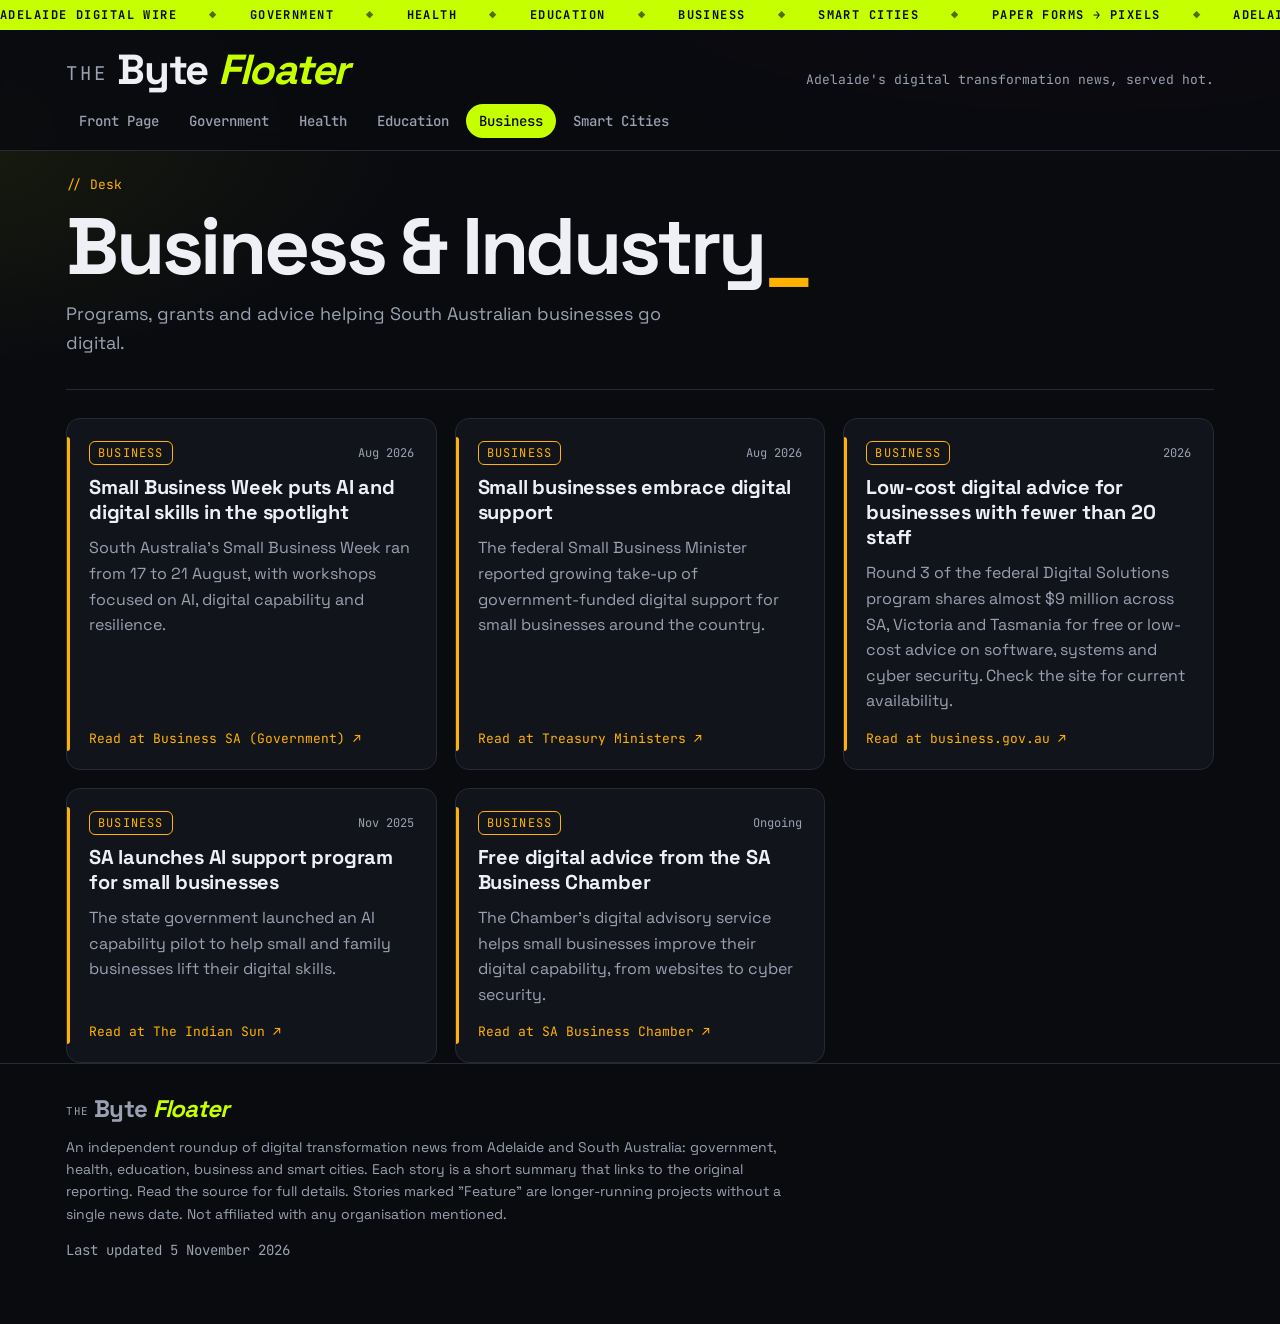
==== business.html @ 6ac99aea "Rebrand as The Byte Floater with digital transformation focus Replaces the general tech sections wit" ====
<!doctype html>
<html lang="en-AU">
<head>
  <meta charset="utf-8">
  <meta name="viewport" content="width=device-width, initial-scale=1">
  <title>Business &amp; Industry | The Byte Floater</title>
  <meta name="description" content="Business &amp; Industry news from Adelaide and South Australia. Programs, grants and advice helping South Australian businesses go digital.">
  <link rel="icon" href="data:image/svg+xml,<svg xmlns='http://www.w3.org/2000/svg' viewBox='0 0 32 32'><rect width='32' height='32' rx='6' fill='%230a0b0f'/><text x='16' y='23' font-family='monospace' font-size='18' font-weight='700' text-anchor='middle' fill='%23c6ff00'>BF</text></svg>">
  <link rel="preconnect" href="https://fonts.googleapis.com">
  <link rel="preconnect" href="https://fonts.gstatic.com" crossorigin>
  <link href="https://fonts.googleapis.com/css2?family=Space+Grotesk:wght@400;500;700&family=JetBrains+Mono:wght@400;700&display=swap" rel="stylesheet">
  <link rel="stylesheet" href="styles.css">
</head>
<body>
  <div class="ticker" aria-hidden="true"><div class="ticker__track">
    <span>ADELAIDE DIGITAL WIRE</span><span>GOVERNMENT</span><span>HEALTH</span><span>EDUCATION</span><span>BUSINESS</span><span>SMART CITIES</span><span>PAPER FORMS &#8594; PIXELS</span>
    <span>ADELAIDE DIGITAL WIRE</span><span>GOVERNMENT</span><span>HEALTH</span><span>EDUCATION</span><span>BUSINESS</span><span>SMART CITIES</span><span>PAPER FORMS &#8594; PIXELS</span>
  </div></div>
  <header class="masthead">
    <div class="wrap masthead__inner">
      <a class="logo" href="index.html"><span class="logo__the">The</span> Byte <span class="logo__hi">Floater</span></a>
      <p class="motto">Adelaide's digital transformation news, served hot.</p>
    </div>
    <nav class="wrap nav" aria-label="Sections">
        <a href="index.html">Front Page</a>
        <a href="government.html">Government</a>
        <a href="health.html">Health</a>
        <a href="education.html">Education</a>
        <a href="business.html" aria-current="page">Business</a>
        <a href="cities.html">Smart Cities</a>
    </nav>
  </header>
  <main class="wrap">
    <section class="cat-head" style="--accent:#ffb300">
      <p class="kicker mono">// Desk</p>
      <h1>Business &amp; Industry</h1>
      <p>Programs, grants and advice helping South Australian businesses go digital.</p>
    </section>
    <div class="grid">
      <article class="card" style="--accent:#ffb300">
        <div class="card__meta"><a class="tag" href="business.html">Business</a><span>Aug 2026</span></div>
        <h3><a href="https://business.sa.gov.au/news/small-business-week-returns-this-august" target="_blank" rel="noopener">Small Business Week puts AI and digital skills in the spotlight</a></h3>
        <p>South Australia&#x27;s Small Business Week ran from 17 to 21 August, with workshops focused on AI, digital capability and resilience.</p>
        <a class="src" href="https://business.sa.gov.au/news/small-business-week-returns-this-august" target="_blank" rel="noopener">Read at Business SA (Government) &#8599;</a>
      </article><article class="card" style="--accent:#ffb300">
        <div class="card__meta"><a class="tag" href="business.html">Business</a><span>Aug 2026</span></div>
        <h3><a href="https://ministers.treasury.gov.au/ministers/anne-aly-2025/media-releases/small-businesses-embrace-digital-support" target="_blank" rel="noopener">Small businesses embrace digital support</a></h3>
        <p>The federal Small Business Minister reported growing take-up of government-funded digital support for small businesses around the country.</p>
        <a class="src" href="https://ministers.treasury.gov.au/ministers/anne-aly-2025/media-releases/small-businesses-embrace-digital-support" target="_blank" rel="noopener">Read at Treasury Ministers &#8599;</a>
      </article><article class="card" style="--accent:#ffb300">
        <div class="card__meta"><a class="tag" href="business.html">Business</a><span>2026</span></div>
        <h3><a href="https://business.gov.au/grants-and-programs/australian-small-business-advisory-services-digital-solutions-round-3" target="_blank" rel="noopener">Low-cost digital advice for businesses with fewer than 20 staff</a></h3>
        <p>Round 3 of the federal Digital Solutions program shares almost $9 million across SA, Victoria and Tasmania for free or low-cost advice on software, systems and cyber security. Check the site for current availability.</p>
        <a class="src" href="https://business.gov.au/grants-and-programs/australian-small-business-advisory-services-digital-solutions-round-3" target="_blank" rel="noopener">Read at business.gov.au &#8599;</a>
      </article><article class="card" style="--accent:#ffb300">
        <div class="card__meta"><a class="tag" href="business.html">Business</a><span>Nov 2025</span></div>
        <h3><a href="https://www.theindiansun.com.au/2025/11/26/south-australia-launches-ai-support-program-to-help-small-businesses-lift-digital-capability/" target="_blank" rel="noopener">SA launches AI support program for small businesses</a></h3>
        <p>The state government launched an AI capability pilot to help small and family businesses lift their digital skills.</p>
        <a class="src" href="https://www.theindiansun.com.au/2025/11/26/south-australia-launches-ai-support-program-to-help-small-businesses-lift-digital-capability/" target="_blank" rel="noopener">Read at The Indian Sun &#8599;</a>
      </article><article class="card" style="--accent:#ffb300">
        <div class="card__meta"><a class="tag" href="business.html">Business</a><span>Ongoing</span></div>
        <h3><a href="https://sabusinesschamber.com.au/news/take-the-digital-leap" target="_blank" rel="noopener">Free digital advice from the SA Business Chamber</a></h3>
        <p>The Chamber&#x27;s digital advisory service helps small businesses improve their digital capability, from websites to cyber security.</p>
        <a class="src" href="https://sabusinesschamber.com.au/news/take-the-digital-leap" target="_blank" rel="noopener">Read at SA Business Chamber &#8599;</a>
      </article>
    </div>
  </main>
  <footer class="footer">
    <div class="wrap">
      <p class="logo logo--sm"><span class="logo__the">The</span> Byte <span class="logo__hi">Floater</span></p>
      <p>An independent roundup of digital transformation news from Adelaide and South Australia: government, health, education, business and smart cities. Each story is a short summary that links to the original reporting. Read the source for full details. Stories marked "Feature" are longer-running projects without a single news date. Not affiliated with any organisation mentioned.</p>
      <p class="mono">Last updated 5 November 2026</p>
    </div>
  </footer>
</body>
</html>
---- styles.css ----
/* The Byte Floater — shared styles */
:root {
  --bg: #0a0b0f;
  --panel: #12141b;
  --panel-2: #191c25;
  --line: #262a36;
  --text: #eef0f5;
  --muted: #9aa1b2;
  --lime: #c6ff00;
  --magenta: #ff3df2;
  --accent: var(--lime);
  --radius: 14px;
  --sans: "Space Grotesk", system-ui, -apple-system, Segoe UI, sans-serif;
  --mono: "JetBrains Mono", ui-monospace, Menlo, monospace;
}

* { box-sizing: border-box; }
html { -webkit-text-size-adjust: 100%; }
body {
  margin: 0;
  background: var(--bg);
  background-image:
    radial-gradient(1200px 500px at 85% -10%, rgba(255, 61, 242, .12), transparent 60%),
    radial-gradient(900px 400px at -10% 10%, rgba(198, 255, 0, .08), transparent 60%);
  color: var(--text);
  font: 16px/1.6 var(--sans);
  overflow-x: hidden;
}
a { color: inherit; }
.mono { font-family: var(--mono); }
.wrap { max-width: 1180px; margin: 0 auto; padding: 0 16px; }

/* Ticker */
.ticker {
  background: var(--lime);
  color: #0a0b0f;
  font: 700 12px/1 var(--mono);
  letter-spacing: .12em;
  overflow: hidden;
  white-space: nowrap;
}
.ticker__track { display: inline-flex; gap: 32px; padding: 9px 0; animation: scroll 30s linear infinite; }
.ticker__track span::after { content: "\25C6"; margin-left: 32px; opacity: .6; }
@keyframes scroll { to { transform: translateX(-50%); } }
@media (prefers-reduced-motion: reduce) { .ticker__track { animation: none; } }

/* Masthead */
.masthead { border-bottom: 1px solid var(--line); position: sticky; top: 0; z-index: 10; background: rgba(10, 11, 15, .88); backdrop-filter: blur(10px); }
.masthead__inner { display: flex; align-items: baseline; justify-content: space-between; gap: 16px; flex-wrap: wrap; padding-top: 18px; padding-bottom: 6px; }
.logo { font-weight: 700; font-size: clamp(26px, 5vw, 42px); letter-spacing: -.03em; text-decoration: none; line-height: 1.05; margin: 0; }
.logo--sm { font-size: 24px; }
.logo__the { font: 400 .45em var(--mono); color: var(--muted); vertical-align: middle; text-transform: uppercase; letter-spacing: .15em; }
.logo__hi { color: var(--lime); font-style: italic; }
.motto { margin: 0; color: var(--muted); font: 13px var(--mono); }
.nav { display: flex; gap: 4px; overflow-x: auto; padding-bottom: 12px; padding-top: 6px; scrollbar-width: none; }
.nav::-webkit-scrollbar { display: none; }
.nav a {
  flex: none; text-decoration: none; font: 500 14px var(--mono);
  padding: 7px 12px; border-radius: 999px; color: var(--muted); border: 1px solid transparent;
}
.nav a:hover { color: var(--text); border-color: var(--line); }
.nav a[aria-current="page"] { color: #0a0b0f; background: var(--lime); }

main { padding-top: 32px; padding-bottom: 56px; }
.kicker { color: var(--accent); font-size: 13px; margin: 0 0 10px; }

/* Hero */
.hero { display: grid; grid-template-columns: 2fr 1fr; gap: 20px; align-items: stretch; }
.hero > .kicker { grid-column: 1 / -1; margin-bottom: -8px; }
.hero__side { background: var(--panel); border: 1px solid var(--line); border-radius: var(--radius); padding: 24px; --accent: var(--magenta); }
.hero__side p { color: var(--muted); margin: 0; }
.hero__side a { color: var(--magenta); }
.big-stat { font-size: clamp(64px, 9vw, 96px); font-weight: 700; line-height: 1; color: var(--magenta) !important; margin: 4px 0 12px !important; letter-spacing: -.05em; }

/* Section titles */
.section-title { font: 700 13px var(--mono); text-transform: uppercase; letter-spacing: .2em; color: var(--muted); display: flex; align-items: center; gap: 14px; margin: 48px 0 18px; }
.section-title::after { content: ""; flex: 1; height: 1px; background: var(--line); }
.section-title span::before { content: "\25A0  "; color: var(--lime); }

/* Cards */
.grid { display: grid; grid-template-columns: repeat(auto-fill, minmax(300px, 1fr)); gap: 18px; }
.card {
  position: relative; background: var(--panel); border: 1px solid var(--line); border-radius: var(--radius);
  padding: 22px; display: flex; flex-direction: column; gap: 10px;
  transition: transform .2s, border-color .2s;
}
.card::before { content: ""; position: absolute; left: 0; top: 18px; bottom: 18px; width: 3px; border-radius: 0 3px 3px 0; background: var(--accent); }
.card:hover { transform: translateY(-3px); border-color: var(--accent); }
.card h3 { margin: 0; font-size: 20px; line-height: 1.25; letter-spacing: -.01em; }
.card h3 a { text-decoration: none; }
.card h3 a:hover { text-decoration: underline; text-decoration-color: var(--accent); text-underline-offset: 4px; }
.card p { margin: 0; color: var(--muted); }
.card__meta { display: flex; justify-content: space-between; align-items: center; font: 12px var(--mono); color: var(--muted); }
.tag { color: var(--accent); text-decoration: none; text-transform: uppercase; letter-spacing: .1em; border: 1px solid var(--accent); padding: 3px 8px; border-radius: 6px; }
.src { margin-top: auto; font: 13px var(--mono); color: var(--accent); text-decoration: none; padding-top: 6px; }
.src:hover { text-decoration: underline; }
.card--big { padding: 32px; background: linear-gradient(135deg, var(--panel-2), var(--panel)); }
.card--big h3 { font-size: clamp(26px, 4vw, 40px); letter-spacing: -.02em; }
.card--big p { font-size: 18px; }

/* Desks */
.desks { display: grid; grid-template-columns: repeat(auto-fill, minmax(320px, 1fr)); gap: 18px; }
.desk { border-top: 3px solid var(--accent); background: var(--panel); border-radius: 0 0 var(--radius) var(--radius); padding: 20px 22px; }
.desk h3 { margin: 0 0 4px; font-size: 22px; }
.desk h3 a { text-decoration: none; }
.desk h3 a:hover, .desk h3 a span { color: var(--accent); }
.desk > p { margin: 0 0 12px; color: var(--muted); font-size: 14px; }
.desk ul { list-style: none; margin: 0; padding: 0; }
.desk li { display: flex; justify-content: space-between; gap: 12px; padding: 10px 0; border-top: 1px solid var(--line); }
.desk li a { text-decoration: none; font-weight: 500; }
.desk li a:hover { color: var(--accent); }
.desk li span { flex: none; font: 12px var(--mono); color: var(--muted); padding-top: 3px; }

/* Category header */
.cat-head { padding: 24px 0 32px; border-bottom: 1px solid var(--line); margin-bottom: 28px; }
.cat-head h1 { margin: 0; font-size: clamp(40px, 8vw, 80px); line-height: 1; letter-spacing: -.04em; }
.cat-head h1::after { content: "_"; color: var(--accent); animation: blink 1.1s steps(1) infinite; }
.cat-head > p:last-child { color: var(--muted); font-size: 18px; max-width: 640px; margin: 14px 0 0; }
@keyframes blink { 50% { opacity: 0; } }
@media (prefers-reduced-motion: reduce) { .cat-head h1::after { animation: none; } }

/* Footer */
.footer { border-top: 1px solid var(--line); padding: 32px 0 48px; color: var(--muted); font-size: 14px; }
.footer p { max-width: 720px; }

@media (max-width: 760px) {
  .hero { grid-template-columns: 1fr; }
  .grid, .desks { grid-template-columns: 1fr; }
  .card--big { padding: 24px; }
  .masthead { position: static; }
}
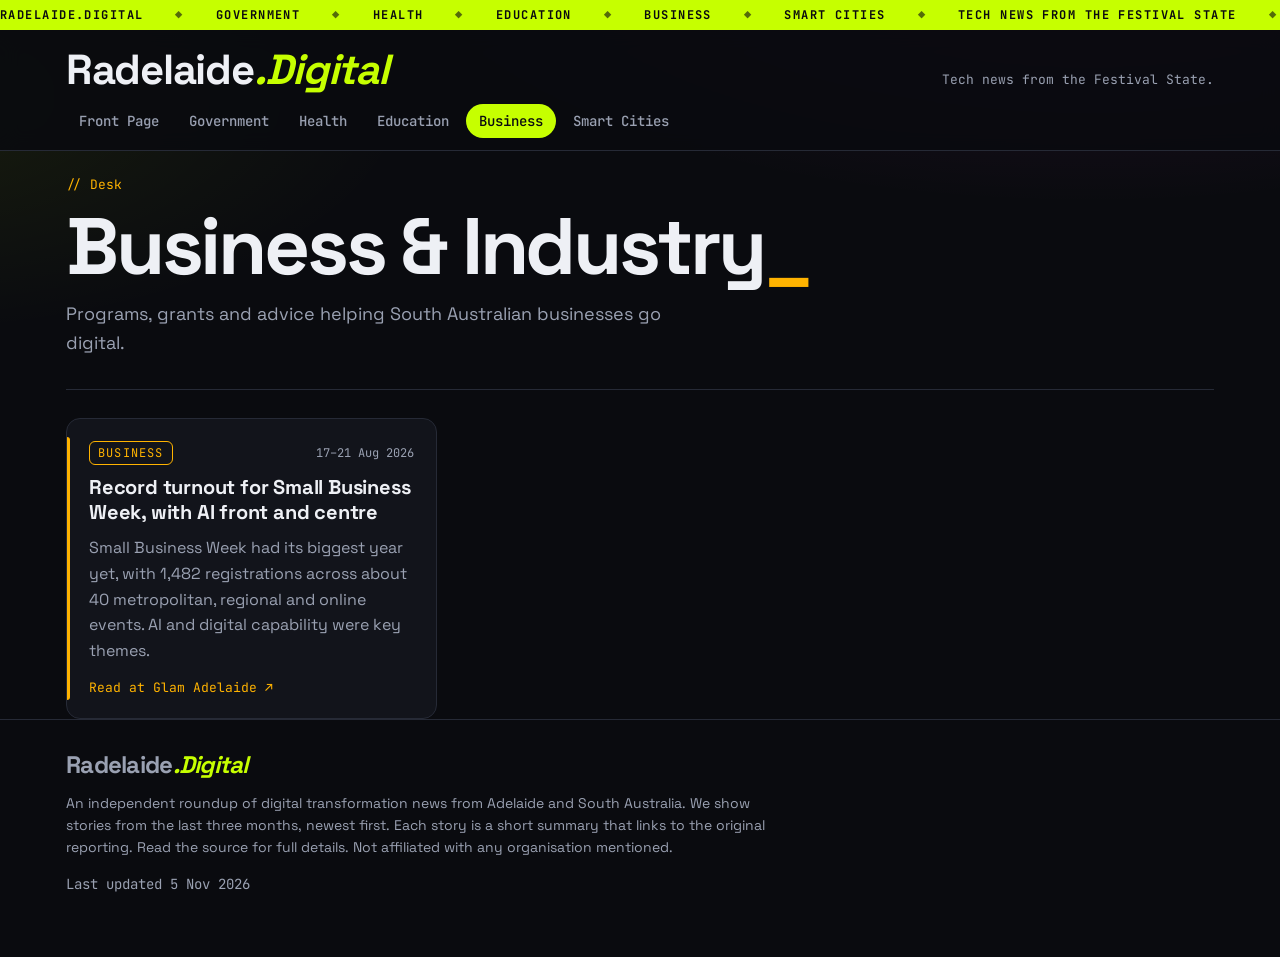
==== commit d602d6ce: "Rename to Radelaide.Digital; last-3-months stories, newest first Stories now live in data/stories.js" ====
--- a/business.html
+++ b/business.html
@@ -3,9 +3,9 @@
 <head>
   <meta charset="utf-8">
   <meta name="viewport" content="width=device-width, initial-scale=1">
-  <title>Business &amp; Industry | The Byte Floater</title>
+  <title>Business &amp; Industry | Radelaide.Digital</title>
   <meta name="description" content="Business &amp; Industry news from Adelaide and South Australia. Programs, grants and advice helping South Australian businesses go digital.">
-  <link rel="icon" href="data:image/svg+xml,<svg xmlns='http://www.w3.org/2000/svg' viewBox='0 0 32 32'><rect width='32' height='32' rx='6' fill='%230a0b0f'/><text x='16' y='23' font-family='monospace' font-size='18' font-weight='700' text-anchor='middle' fill='%23c6ff00'>BF</text></svg>">
+  <link rel="icon" href="data:image/svg+xml,<svg xmlns='http://www.w3.org/2000/svg' viewBox='0 0 32 32'><rect width='32' height='32' rx='6' fill='%230a0b0f'/><text x='16' y='23' font-family='monospace' font-size='18' font-weight='700' text-anchor='middle' fill='%23c6ff00'>R.</text></svg>">
   <link rel="preconnect" href="https://fonts.googleapis.com">
   <link rel="preconnect" href="https://fonts.gstatic.com" crossorigin>
   <link href="https://fonts.googleapis.com/css2?family=Space+Grotesk:wght@400;500;700&family=JetBrains+Mono:wght@400;700&display=swap" rel="stylesheet">
@@ -13,13 +13,13 @@
 </head>
 <body>
   <div class="ticker" aria-hidden="true"><div class="ticker__track">
-    <span>ADELAIDE DIGITAL WIRE</span><span>GOVERNMENT</span><span>HEALTH</span><span>EDUCATION</span><span>BUSINESS</span><span>SMART CITIES</span><span>PAPER FORMS &#8594; PIXELS</span>
-    <span>ADELAIDE DIGITAL WIRE</span><span>GOVERNMENT</span><span>HEALTH</span><span>EDUCATION</span><span>BUSINESS</span><span>SMART CITIES</span><span>PAPER FORMS &#8594; PIXELS</span>
+    <span>RADELAIDE.DIGITAL</span><span>GOVERNMENT</span><span>HEALTH</span><span>EDUCATION</span><span>BUSINESS</span><span>SMART CITIES</span><span>TECH NEWS FROM THE FESTIVAL STATE</span>
+    <span>RADELAIDE.DIGITAL</span><span>GOVERNMENT</span><span>HEALTH</span><span>EDUCATION</span><span>BUSINESS</span><span>SMART CITIES</span><span>TECH NEWS FROM THE FESTIVAL STATE</span>
   </div></div>
   <header class="masthead">
     <div class="wrap masthead__inner">
-      <a class="logo" href="index.html"><span class="logo__the">The</span> Byte <span class="logo__hi">Floater</span></a>
-      <p class="motto">Adelaide's digital transformation news, served hot.</p>
+      <a class="logo" href="index.html"><span class="logo__name">Radelaide</span><span class="logo__hi">.Digital</span></a>
+      <p class="motto">Tech news from the Festival State.</p>
     </div>
     <nav class="wrap nav" aria-label="Sections">
         <a href="index.html">Front Page</a>
@@ -38,38 +38,18 @@
     </section>
     <div class="grid">
       <article class="card" style="--accent:#ffb300">
-        <div class="card__meta"><a class="tag" href="business.html">Business</a><span>Aug 2026</span></div>
-        <h3><a href="https://business.sa.gov.au/news/small-business-week-returns-this-august" target="_blank" rel="noopener">Small Business Week puts AI and digital skills in the spotlight</a></h3>
-        <p>South Australia&#x27;s Small Business Week ran from 17 to 21 August, with workshops focused on AI, digital capability and resilience.</p>
-        <a class="src" href="https://business.sa.gov.au/news/small-business-week-returns-this-august" target="_blank" rel="noopener">Read at Business SA (Government) &#8599;</a>
-      </article><article class="card" style="--accent:#ffb300">
-        <div class="card__meta"><a class="tag" href="business.html">Business</a><span>Aug 2026</span></div>
-        <h3><a href="https://ministers.treasury.gov.au/ministers/anne-aly-2025/media-releases/small-businesses-embrace-digital-support" target="_blank" rel="noopener">Small businesses embrace digital support</a></h3>
-        <p>The federal Small Business Minister reported growing take-up of government-funded digital support for small businesses around the country.</p>
-        <a class="src" href="https://ministers.treasury.gov.au/ministers/anne-aly-2025/media-releases/small-businesses-embrace-digital-support" target="_blank" rel="noopener">Read at Treasury Ministers &#8599;</a>
-      </article><article class="card" style="--accent:#ffb300">
-        <div class="card__meta"><a class="tag" href="business.html">Business</a><span>2026</span></div>
-        <h3><a href="https://business.gov.au/grants-and-programs/australian-small-business-advisory-services-digital-solutions-round-3" target="_blank" rel="noopener">Low-cost digital advice for businesses with fewer than 20 staff</a></h3>
-        <p>Round 3 of the federal Digital Solutions program shares almost $9 million across SA, Victoria and Tasmania for free or low-cost advice on software, systems and cyber security. Check the site for current availability.</p>
-        <a class="src" href="https://business.gov.au/grants-and-programs/australian-small-business-advisory-services-digital-solutions-round-3" target="_blank" rel="noopener">Read at business.gov.au &#8599;</a>
-      </article><article class="card" style="--accent:#ffb300">
-        <div class="card__meta"><a class="tag" href="business.html">Business</a><span>Nov 2025</span></div>
-        <h3><a href="https://www.theindiansun.com.au/2025/11/26/south-australia-launches-ai-support-program-to-help-small-businesses-lift-digital-capability/" target="_blank" rel="noopener">SA launches AI support program for small businesses</a></h3>
-        <p>The state government launched an AI capability pilot to help small and family businesses lift their digital skills.</p>
-        <a class="src" href="https://www.theindiansun.com.au/2025/11/26/south-australia-launches-ai-support-program-to-help-small-businesses-lift-digital-capability/" target="_blank" rel="noopener">Read at The Indian Sun &#8599;</a>
-      </article><article class="card" style="--accent:#ffb300">
-        <div class="card__meta"><a class="tag" href="business.html">Business</a><span>Ongoing</span></div>
-        <h3><a href="https://sabusinesschamber.com.au/news/take-the-digital-leap" target="_blank" rel="noopener">Free digital advice from the SA Business Chamber</a></h3>
-        <p>The Chamber&#x27;s digital advisory service helps small businesses improve their digital capability, from websites to cyber security.</p>
-        <a class="src" href="https://sabusinesschamber.com.au/news/take-the-digital-leap" target="_blank" rel="noopener">Read at SA Business Chamber &#8599;</a>
+        <div class="card__meta"><a class="tag" href="business.html">Business</a><time datetime="2026-08-21">17–21 Aug 2026</time></div>
+        <h3><a href="https://glamadelaide.com.au/record-1500-sa-businesses-take-part-in-small-business-week/" target="_blank" rel="noopener">Record turnout for Small Business Week, with AI front and centre</a></h3>
+        <p>Small Business Week had its biggest year yet, with 1,482 registrations across about 40 metropolitan, regional and online events. AI and digital capability were key themes.</p>
+        <a class="src" href="https://glamadelaide.com.au/record-1500-sa-businesses-take-part-in-small-business-week/" target="_blank" rel="noopener">Read at Glam Adelaide &#8599;</a>
       </article>
     </div>
   </main>
   <footer class="footer">
     <div class="wrap">
-      <p class="logo logo--sm"><span class="logo__the">The</span> Byte <span class="logo__hi">Floater</span></p>
-      <p>An independent roundup of digital transformation news from Adelaide and South Australia: government, health, education, business and smart cities. Each story is a short summary that links to the original reporting. Read the source for full details. Stories marked "Feature" are longer-running projects without a single news date. Not affiliated with any organisation mentioned.</p>
-      <p class="mono">Last updated 5 November 2026</p>
+      <p class="logo logo--sm"><span class="logo__name">Radelaide</span><span class="logo__hi">.Digital</span></p>
+      <p>An independent roundup of digital transformation news from Adelaide and South Australia. We show stories from the last three months, newest first. Each story is a short summary that links to the original reporting. Read the source for full details. Not affiliated with any organisation mentioned.</p>
+      <p class="mono">Last updated 5 Nov 2026</p>
     </div>
   </footer>
 </body>
--- a/styles.css
+++ b/styles.css
@@ -1,4 +1,4 @@
-/* The Byte Floater — shared styles */
+/* Radelaide.Digital — shared styles */
 :root {
   --bg: #0a0b0f;
   --panel: #12141b;
@@ -51,6 +51,7 @@
 .logo--sm { font-size: 24px; }
 .logo__the { font: 400 .45em var(--mono); color: var(--muted); vertical-align: middle; text-transform: uppercase; letter-spacing: .15em; }
 .logo__hi { color: var(--lime); font-style: italic; }
+.empty { color: var(--muted); font: 14px var(--mono); margin: 0; padding: 8px 0; }
 .motto { margin: 0; color: var(--muted); font: 13px var(--mono); }
 .nav { display: flex; gap: 4px; overflow-x: auto; padding-bottom: 12px; padding-top: 6px; scrollbar-width: none; }
 .nav::-webkit-scrollbar { display: none; }
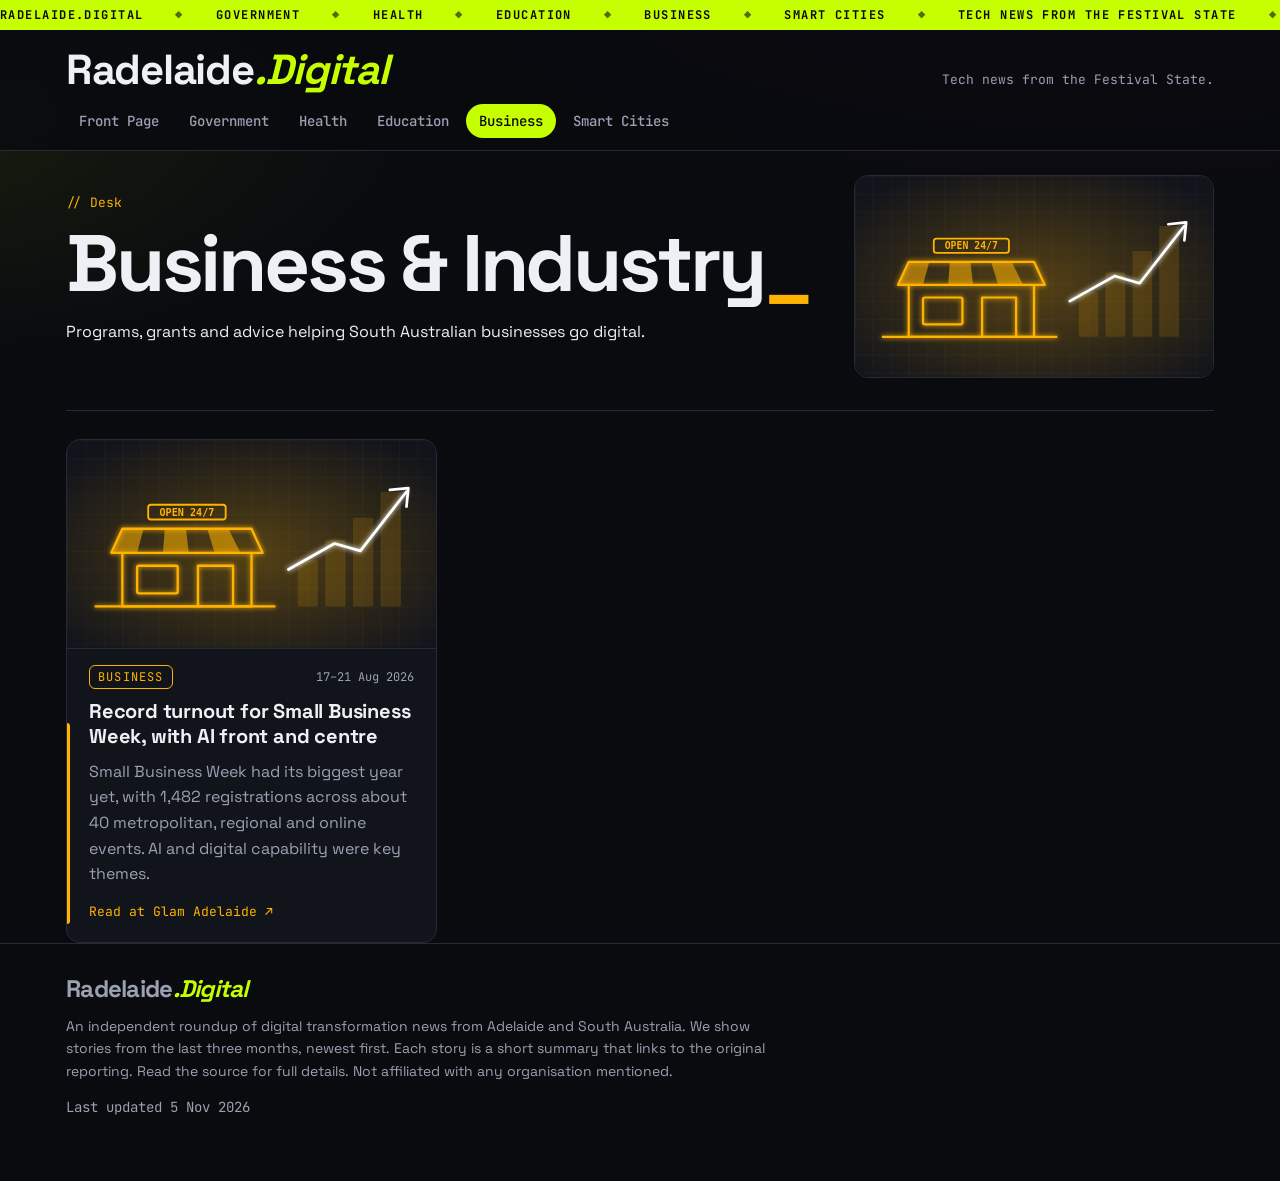
==== commit 31abbc9e: "Add original neon illustrations for each desk and a skyline banner Co-Authored-By: Claude Opus 5.5 <" ====
--- a/business.html
+++ b/business.html
@@ -32,12 +32,16 @@
   </header>
   <main class="wrap">
     <section class="cat-head" style="--accent:#ffb300">
-      <p class="kicker mono">// Desk</p>
-      <h1>Business &amp; Industry</h1>
-      <p>Programs, grants and advice helping South Australian businesses go digital.</p>
+      <div>
+        <p class="kicker mono">// Desk</p>
+        <h1>Business &amp; Industry</h1>
+        <p>Programs, grants and advice helping South Australian businesses go digital.</p>
+      </div>
+      <img class="cat-head__art" src="images/business.svg" alt="" width="400" height="225">
     </section>
     <div class="grid">
       <article class="card" style="--accent:#ffb300">
+        <a class="card__art" href="https://glamadelaide.com.au/record-1500-sa-businesses-take-part-in-small-business-week/" target="_blank" rel="noopener" tabindex="-1" aria-hidden="true"><img src="images/business.svg" alt="" loading="lazy" width="400" height="225"></a>
         <div class="card__meta"><a class="tag" href="business.html">Business</a><time datetime="2026-08-21">17–21 Aug 2026</time></div>
         <h3><a href="https://glamadelaide.com.au/record-1500-sa-businesses-take-part-in-small-business-week/" target="_blank" rel="noopener">Record turnout for Small Business Week, with AI front and centre</a></h3>
         <p>Small Business Week had its biggest year yet, with 1,482 registrations across about 40 metropolitan, regional and online events. AI and digital capability were key themes.</p>
--- a/styles.css
+++ b/styles.css
@@ -130,3 +130,29 @@
   .card--big { padding: 24px; }
   .masthead { position: static; }
 }
+
+/* Illustrations */
+.banner { position: relative; border-radius: var(--radius); overflow: hidden; border: 1px solid var(--line); margin-bottom: 28px; }
+.banner img { display: block; width: 100%; height: clamp(160px, 26vw, 300px); object-fit: cover; }
+.banner__text {
+  position: absolute; left: 24px; bottom: 18px; margin: 0; max-width: 70%;
+  font-weight: 700; font-size: clamp(18px, 3.2vw, 34px); line-height: 1.1; letter-spacing: -.02em;
+  text-shadow: 0 2px 18px rgba(0, 0, 0, .8);
+}
+.banner__text span { color: var(--lime); }
+.card__art { display: block; margin: -22px -22px 6px; border-radius: var(--radius) var(--radius) 0 0; overflow: hidden; border-bottom: 1px solid var(--line); }
+.card__art img { display: block; width: 100%; height: auto; aspect-ratio: 16 / 9; transition: transform .4s; }
+.card:hover .card__art img { transform: scale(1.04); }
+.card--big .card__art { margin: -32px -32px 10px; }
+.card::before { top: auto; bottom: 18px; height: 40%; }
+.desk__art { display: block; margin: -20px -22px 16px; overflow: hidden; }
+.desk__art img { display: block; width: 100%; height: 110px; object-fit: cover; }
+.cat-head { display: grid; grid-template-columns: 1fr minmax(0, 360px); gap: 28px; align-items: center; }
+.cat-head__art { width: 100%; height: auto; border-radius: var(--radius); border: 1px solid var(--line); }
+@media (max-width: 760px) {
+  .cat-head { grid-template-columns: 1fr; }
+  .cat-head__art { order: -1; }
+  .card--big .card__art { margin: -24px -24px 10px; }
+  .banner__text { left: 16px; bottom: 12px; max-width: 90%; }
+}
+.card--big .card__art img { aspect-ratio: auto; height: clamp(160px, 22vw, 240px); object-fit: cover; }
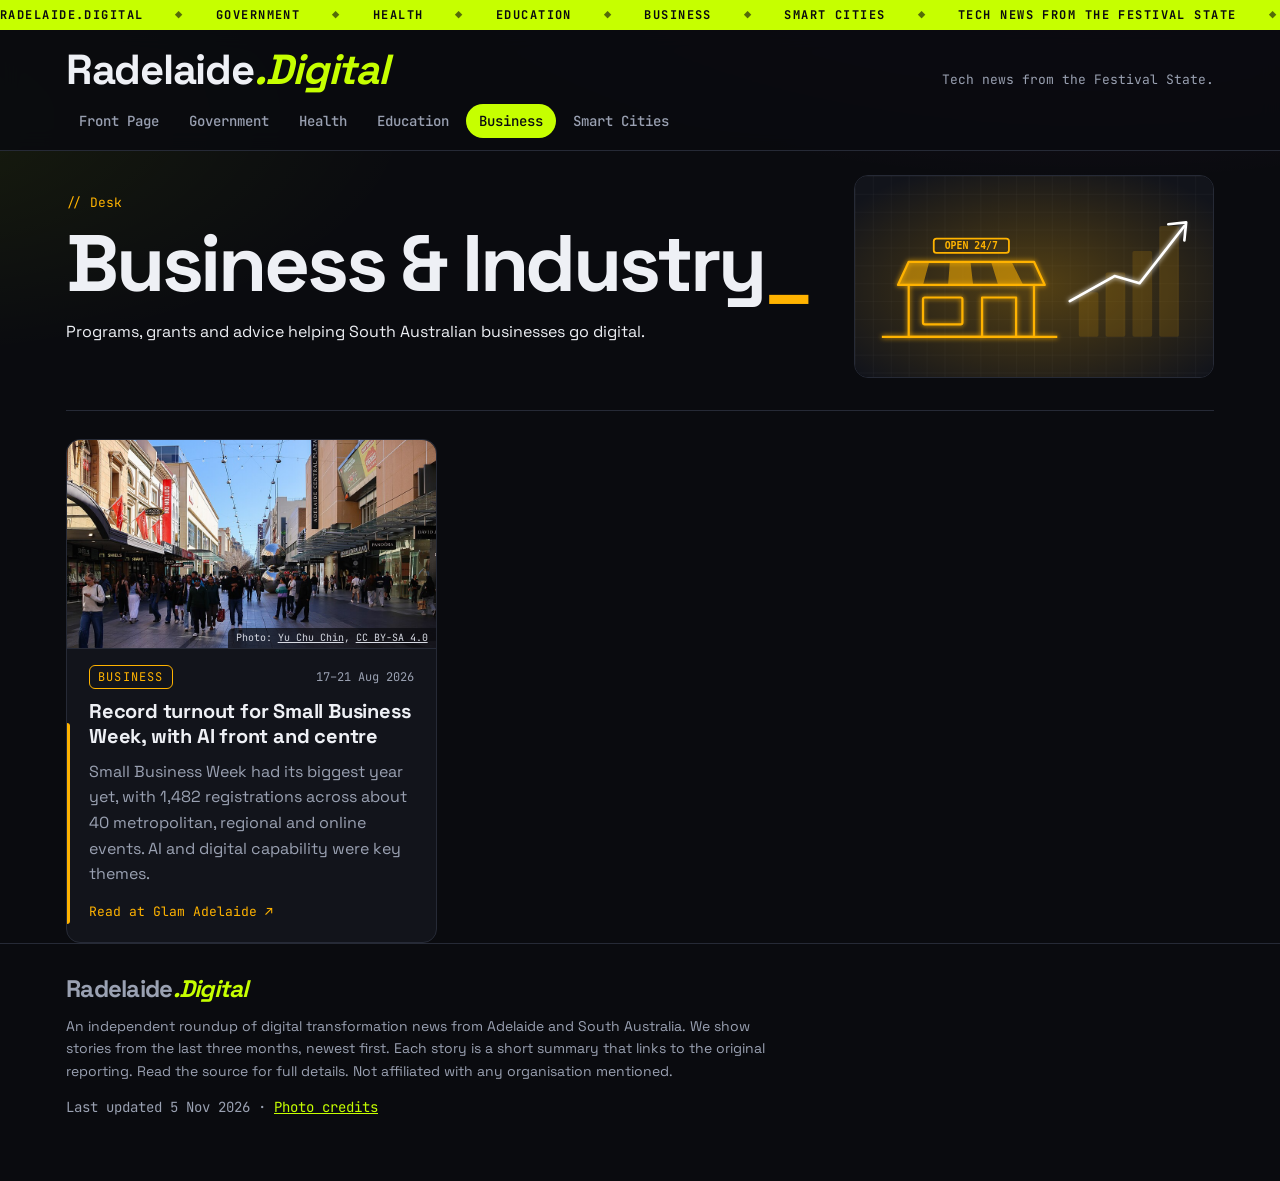
==== commit 70d4e185: "Add real Adelaide photos from Wikimedia Commons, one per story Each story gets its own freely licens" ====
--- a/business.html
+++ b/business.html
@@ -41,7 +41,10 @@
     </section>
     <div class="grid">
       <article class="card" style="--accent:#ffb300">
-        <a class="card__art" href="https://glamadelaide.com.au/record-1500-sa-businesses-take-part-in-small-business-week/" target="_blank" rel="noopener" tabindex="-1" aria-hidden="true"><img src="images/business.svg" alt="" loading="lazy" width="400" height="225"></a>
+        <figure class="card__art">
+          <a href="https://glamadelaide.com.au/record-1500-sa-businesses-take-part-in-small-business-week/" target="_blank" rel="noopener" tabindex="-1"><img src="images/photos/rundle-mall-aug-2026.jpg" alt="Shoppers in Rundle Mall, Adelaide" loading="lazy" width="960" height="540"></a>
+          <figcaption>Photo: <a href="https://commons.wikimedia.org/wiki/File:Rundle_Mall_in_Adelaide,_August_2026_(028A0713).jpg" target="_blank" rel="noopener">Yu Chu Chin</a>, <a href="https://creativecommons.org/licenses/by-sa/4.0" target="_blank" rel="noopener">CC BY-SA 4.0</a></figcaption>
+        </figure>
         <div class="card__meta"><a class="tag" href="business.html">Business</a><time datetime="2026-08-21">17–21 Aug 2026</time></div>
         <h3><a href="https://glamadelaide.com.au/record-1500-sa-businesses-take-part-in-small-business-week/" target="_blank" rel="noopener">Record turnout for Small Business Week, with AI front and centre</a></h3>
         <p>Small Business Week had its biggest year yet, with 1,482 registrations across about 40 metropolitan, regional and online events. AI and digital capability were key themes.</p>
@@ -53,7 +56,7 @@
     <div class="wrap">
       <p class="logo logo--sm"><span class="logo__name">Radelaide</span><span class="logo__hi">.Digital</span></p>
       <p>An independent roundup of digital transformation news from Adelaide and South Australia. We show stories from the last three months, newest first. Each story is a short summary that links to the original reporting. Read the source for full details. Not affiliated with any organisation mentioned.</p>
-      <p class="mono">Last updated 5 Nov 2026</p>
+      <p class="mono">Last updated 5 Nov 2026 &middot; <a href="credits.html">Photo credits</a></p>
     </div>
   </footer>
 </body>
--- a/styles.css
+++ b/styles.css
@@ -156,3 +156,24 @@
   .banner__text { left: 16px; bottom: 12px; max-width: 90%; }
 }
 .card--big .card__art img { aspect-ratio: auto; height: clamp(160px, 22vw, 240px); object-fit: cover; }
+
+/* Photos */
+figure.card__art { position: relative; }
+.card__art img { object-fit: cover; }
+.card__art figcaption, .banner__credit {
+  position: absolute; right: 0; bottom: 0; margin: 0; padding: 3px 8px;
+  font: 10px/1.4 var(--mono); color: #d7dae3; background: rgba(10, 11, 15, .72);
+  border-top-left-radius: 6px; max-width: 100%; white-space: nowrap; overflow: hidden; text-overflow: ellipsis;
+}
+.card__art figcaption a, .banner__credit a { color: inherit; }
+.banner::after { content: ""; position: absolute; inset: 0; background: linear-gradient(180deg, rgba(10,11,15,0) 35%, rgba(10,11,15,.85)); pointer-events: none; }
+.banner__text, .banner__credit { z-index: 1; }
+.banner__text { bottom: 30px; }
+.card--noimg::before { top: 18px; height: auto; }
+.footer a { color: var(--lime); }
+.credits { list-style: none; padding: 0; margin: 0; display: grid; gap: 14px; }
+.credits li { display: flex; gap: 16px; align-items: center; background: var(--panel); border: 1px solid var(--line); border-radius: var(--radius); padding: 12px; font-size: 14px; color: var(--muted); }
+.credits li strong { color: var(--text); }
+.credits img { width: 160px; height: 90px; object-fit: cover; border-radius: 8px; flex: none; }
+.credits a { color: var(--lime); }
+@media (max-width: 760px) { .credits li { flex-direction: column; align-items: flex-start; } .credits img { width: 100%; height: auto; aspect-ratio: 16/9; } }
